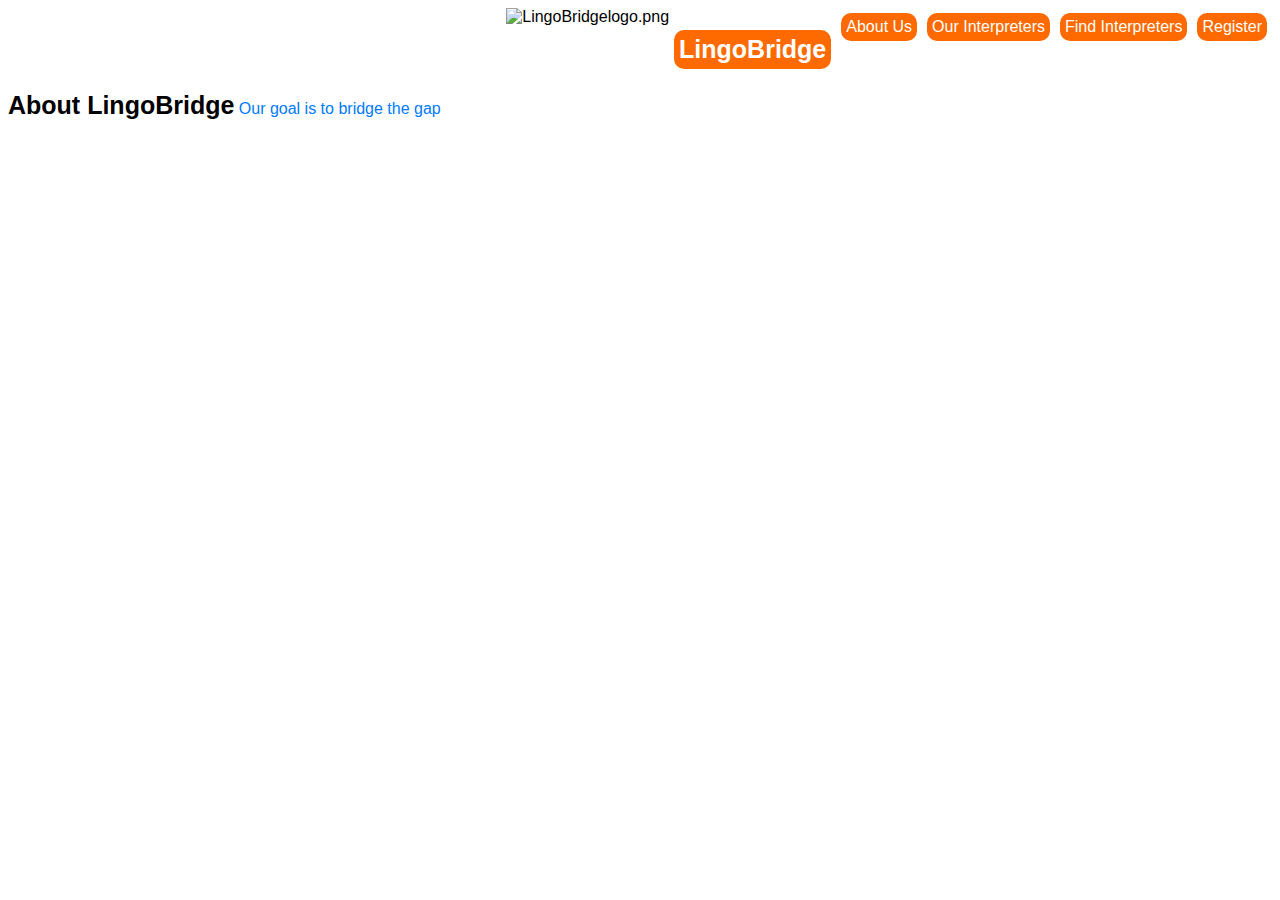
==== about_us.html @ 99d42bba "foundation..." ====
<!DOCTYPE html>
<html lang="en">
    <head>
        <meta charset="utf-8">
        <meta name="viewport" content="width=device-width, initial-scale=1">
        <title>LingoBridge</title>
        <link rel="stylesheet" href="styles.css">
    </head>
    <body>
        <header>
            <nav>
                <img alt="LingoBridgelogo.png">
                <h1><a href="index.html">LingoBridge</a></h1>
                <section>
                    <p><a href="about_us.html">About Us</a></p>
                    <p><a href="">Our Interpreters</a></p>
                    <p><a href="">Find Interpreters</a></p>
                    <p><a href="">Register</a></p>
                </section>
            </nav>
        </header>
        <div>
            <h1>About LingoBridge</h1>
            <p>Our goal is to bridge the gap</p>
        </div>
    </body>
</html>
---- styles.css ----
body{
    font-family: 'Lucida Sans', 'Lucida Sans Regular', 'Lucida Grande', 'Lucida Sans Unicode', Geneva, Verdana, sans-serif;
    font-size: 16px;
}

p,nav a{
    color: #007BFF;
    display: inline;
}
nav a:last-of-type, div button{
    color: white;
    background: 3px #FF6A00;
    border-radius: 10px;
    border: none;
    margin: 5px;
    padding: 5px;
}
a{
    text-decoration: none;
    float: left;
    display: block;
    text-align: center;
}
h1{
    display: inline;
    font-size: 25px;
}
nav{
    overflow: hidden;
    display: flex;
    justify-content: right;
}
section div{
    padding: 30px;
    font-size: larger;
}
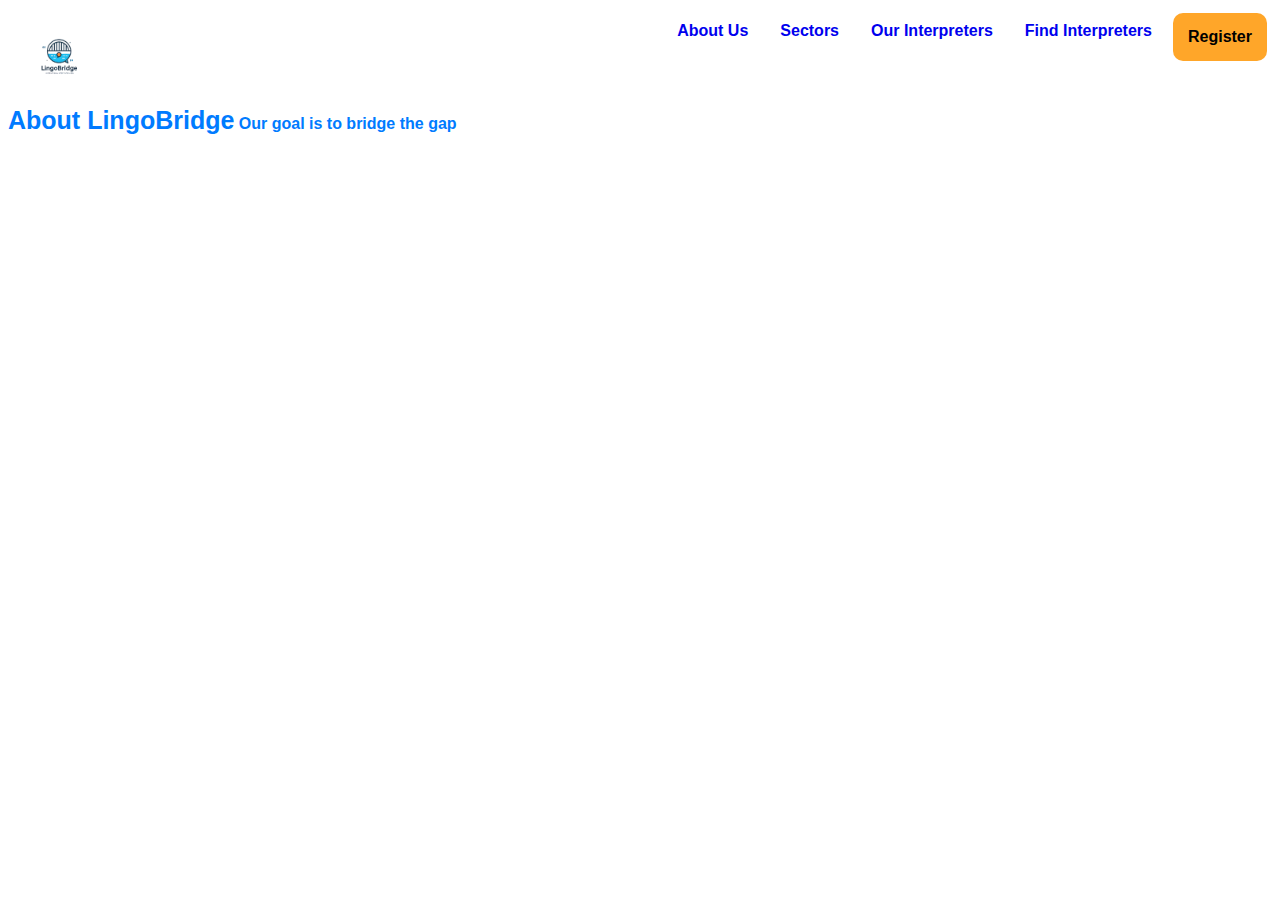
==== commit 070eff48: "minor edits to sectors and find_interpreters" ====
--- a/about_us.html
+++ b/about_us.html
@@ -7,18 +7,16 @@
         <link rel="stylesheet" href="styles.css">
     </head>
     <body>
-        <header>
-            <nav>
-                <img alt="LingoBridgelogo.png">
-                <h1><a href="index.html">LingoBridge</a></h1>
-                <section>
-                    <p><a href="about_us.html">About Us</a></p>
-                    <p><a href="">Our Interpreters</a></p>
-                    <p><a href="">Find Interpreters</a></p>
-                    <p><a href="">Register</a></p>
-                </section>
-            </nav>
-        </header>
+        <div class="navigation">
+            <img alt="LingoBridge logo" src="LingoBridge_Design__1_-removebg-preview (1).png" width="100px">
+            <div class="links">
+                <a href="about_us.html">About Us</a>
+                <a href="sectors.html">Sectors</a></p>
+                <a href="our_interpreters.html">Our Interpreters</a>
+                <a href="find_interpreter.html">Find Interpreters</a>
+                <a href="register_page.html">Register</a></p>
+            </div>
+        </div>
         <div>
             <h1>About LingoBridge</h1>
             <p>Our goal is to bridge the gap</p>
--- a/styles.css
+++ b/styles.css
@@ -1,36 +1,59 @@
 body{
-    font-family: 'Lucida Sans', 'Lucida Sans Regular', 'Lucida Grande', 'Lucida Sans Unicode', Geneva, Verdana, sans-serif;
+    font-family: Arial, Helvetica, sans-serif;
     font-size: 16px;
+    font-weight: bold;
+    color: #007BFF;
+}
+.navigation, .body{
+    display: flex;
+    justify-content: space-between;
+}
+.navigation img{
+    justify-content: left;
+}
+.navigation .links{
+    justify-content: right;
+}
+
+.body{
+    margin-left: 5%;
+}
+.intro p {
+    font-size: larger;
+    display: block;
+}
+input[type="button"]:hover {
+    transform: scale(1.05);
+}
+
+.body div{
+    display: inline;
 }
 
 p,nav a{
     color: #007BFF;
     display: inline;
 }
-nav a:last-of-type, div button{
-    color: white;
-    background: 3px #FF6A00;
+.navigation a:last-of-type, .intro input{
+    color: black;
+    background: 3px #FFA629;
     border-radius: 10px;
     border: none;
     margin: 5px;
-    padding: 5px;
+    padding: 15px;
 }
 a{
     text-decoration: none;
     float: left;
     display: block;
     text-align: center;
+    padding: 14px 16px;
 }
 h1{
     display: inline;
     font-size: 25px;
 }
-nav{
-    overflow: hidden;
-    display: flex;
-    justify-content: right;
-}
-section div{
-    padding: 30px;
-    font-size: larger;
-}
+
+footer{
+    background-color: #FFA629;
+}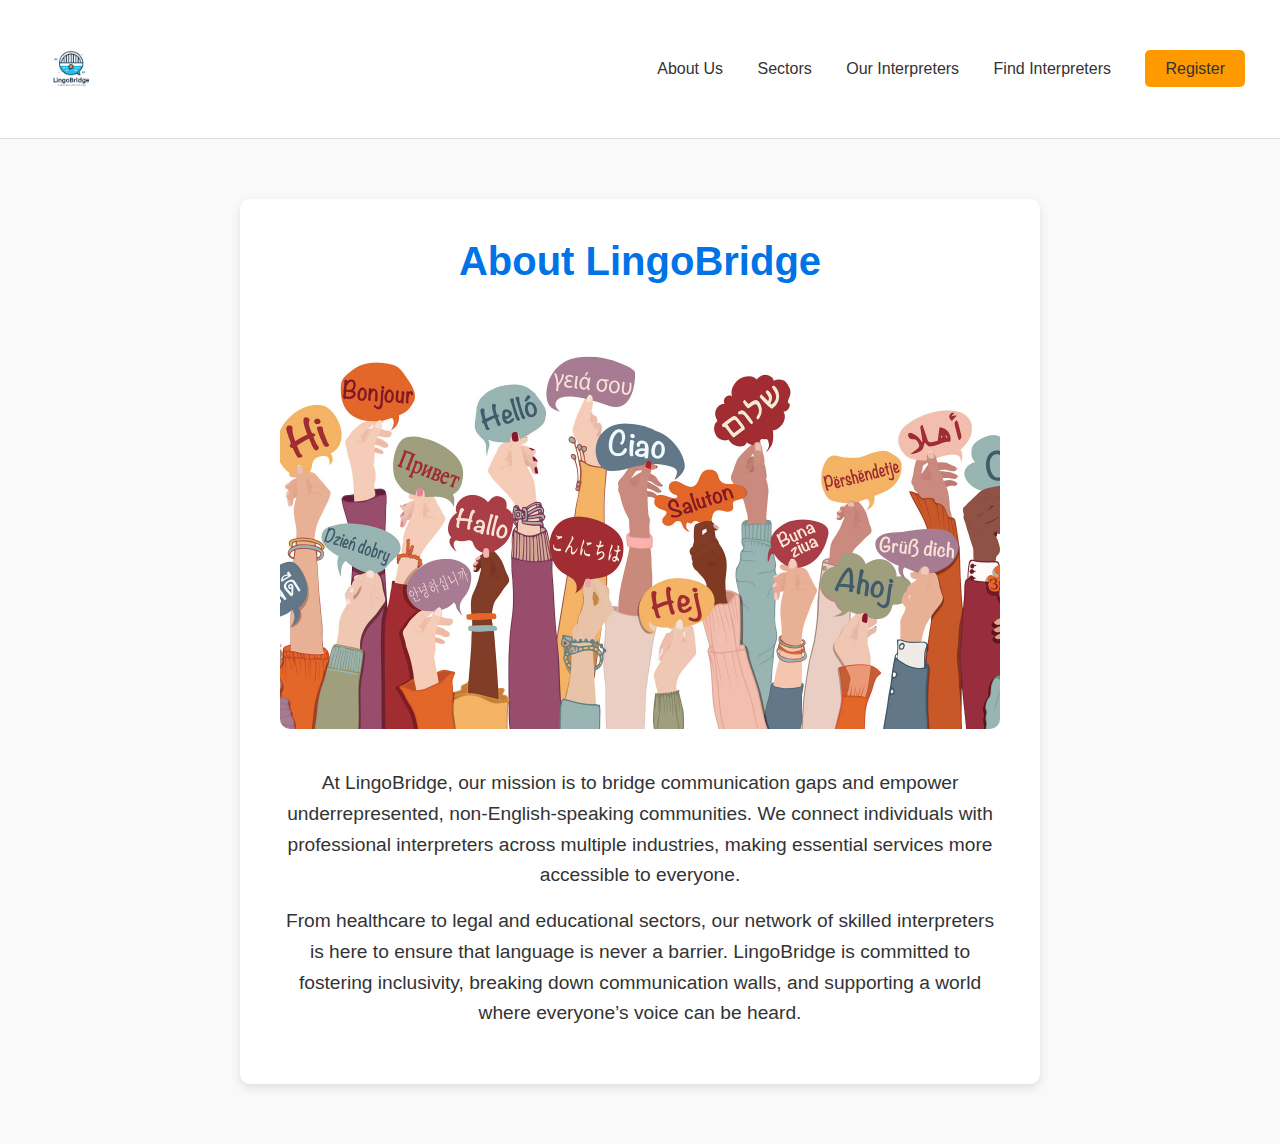
==== commit cde78f40: "About us page done" ====
--- a/about_us.html
+++ b/about_us.html
@@ -1,25 +1,29 @@
 <!DOCTYPE html>
 <html lang="en">
-    <head>
-        <meta charset="utf-8">
-        <meta name="viewport" content="width=device-width, initial-scale=1">
-        <title>LingoBridge</title>
-        <link rel="stylesheet" href="styles.css">
-    </head>
-    <body>
-        <div class="navigation">
-            <img alt="LingoBridge logo" src="LingoBridge_Design__1_-removebg-preview (1).png" width="100px">
-            <div class="links">
-                <a href="about_us.html">About Us</a>
-                <a href="sectors.html">Sectors</a></p>
-                <a href="our_interpreters.html">Our Interpreters</a>
-                <a href="find_interpreter.html">Find Interpreters</a>
-                <a href="register_page.html">Register</a></p>
-            </div>
+<head>
+    <meta charset="utf-8">
+    <meta name="viewport" content="width=device-width, initial-scale=1">
+    <title>LingoBridge</title>
+    <link rel="stylesheet" href="styles.css">
+</head>
+<body>
+    <div class="navigation">
+        <img alt="LingoBridge logo" src="LingoBridge_Design__1_-removebg-preview (1).png" width="100px">
+        <div class="links">
+            <a href="about_us.html">About Us</a>
+            <a href="sectors.html">Sectors</a>
+            <a href="our_interpreters.html">Our Interpreters</a>
+            <a href="find_interpreter.html">Find Interpreters</a>
+            <a href="register_page.html" class="register-button">Register</a>
         </div>
-        <div>
-            <h1>About LingoBridge</h1>
-            <p>Our goal is to bridge the gap</p>
-        </div>
-    </body>
+    </div>
+
+    <div class="about-section">
+        <h1>About LingoBridge</h1>
+        <img src="1440_LL_language_feat.jpg" alt="Multilingual greetings illustration" style="width:100%; max-width:800px; margin-top:20px;">
+        <p>At LingoBridge, our mission is to bridge communication gaps and empower underrepresented, non-English-speaking communities. We connect individuals with professional interpreters across multiple industries, making essential services more accessible to everyone.</p>
+        <p>From healthcare to legal and educational sectors, our network of skilled interpreters is here to ensure that language is never a barrier. LingoBridge is committed to fostering inclusivity, breaking down communication walls, and supporting a world where everyone’s voice can be heard.</p>
+    </div>
+</body>
+
 </html>--- a/styles.css
+++ b/styles.css
@@ -1,59 +1,202 @@
-body{
-    font-family: Arial, Helvetica, sans-serif;
-    font-size: 16px;
+
+* {
+    margin: 0;
+    padding: 0;
+    box-sizing: border-box;
+}
+
+body {
+    font-family: Arial, sans-serif;
+    background-color: #f9f9f9;
+    color: #333;
+}
+
+
+.navigation {
+    display: flex;
+    justify-content: space-between;
+    align-items: center;
+    padding: 20px;
+    background-color: #ffffff;
+    border-bottom: 1px solid #ddd;
+}
+
+.logo {
+    width: 100px;
+}
+
+.links a {
+    margin: 0 15px;
+    color: #333;
+    text-decoration: none;
+    font-weight: 500;
+}
+
+.register-button {
+    padding: 10px 20px;
+    background-color: #ff9900;
+    color: #fff;
+    border-radius: 5px;
+    text-decoration: none;
     font-weight: bold;
-    color: #007BFF;
-}
-.navigation, .body{
+}
+
+
+.main-content {
+    display: flex;
+    align-items: center;
+    justify-content: center;
+    text-align: center;
+    padding: 60px 20px;
+}
+
+.intro h1 {
+    font-size: 2.5em;
+    color: #0073e6;
+}
+
+.intro p {
+    font-size: 1.2em;
+    margin-top: 10px;
+}
+
+.buttons {
+    margin-top: 20px;
+}
+
+.buttons button {
+    padding: 12px 25px;
+    margin: 10px;
+    background-color: #ff9900;
+    color: #fff;
+    border: none;
+    border-radius: 5px;
+    font-size: 1em;
+    cursor: pointer;
+    transition: background-color 0.3s;
+}
+
+.buttons button:hover {
+    background-color: #e68900;
+}
+
+.language-image {
+    width: 500px;
+    max-width: 100%;
+    margin-left: 40px;
+}
+
+/* Footer */
+.footer {
     display: flex;
     justify-content: space-between;
-}
-.navigation img{
-    justify-content: left;
-}
-.navigation .links{
-    justify-content: right;
-}
-
-.body{
-    margin-left: 5%;
-}
-.intro p {
-    font-size: larger;
-    display: block;
-}
-input[type="button"]:hover {
-    transform: scale(1.05);
-}
-
-.body div{
-    display: inline;
-}
-
-p,nav a{
-    color: #007BFF;
-    display: inline;
-}
-.navigation a:last-of-type, .intro input{
-    color: black;
-    background: 3px #FFA629;
+    align-items: center;
+    padding: 20px;
+    background-color: #ff9900;
+    color: #fff;
+    font-size: 0.9em;
+}
+
+.footer-links, .contact, .social-media {
+    display: flex;
+    flex-direction: column;
+    align-items: flex-start;
+}
+
+.footer-links a {
+    color: #fff;
+    text-decoration: none;
+    margin: 5px 0;
+}
+
+.footer-links a:hover {
+    text-decoration: underline;
+}
+
+.contact p {
+    margin: 5px 0;
+}
+
+.social-media a {
+    display: inline-block;
+    margin-right: 10px;
+}
+
+.social-media img {
+    width: 25px;
+    height: 25px;
+    /* filter: brightness(0) invert(1); */
+}
+/* About Section Styling */
+.about-section {
+    max-width: 800px;
+    margin: 60px auto;
+    padding: 40px;
+    background-color: #ffffff;
     border-radius: 10px;
+    box-shadow: 0px 4px 10px rgba(0, 0, 0, 0.1);
+    text-align: center;
+}
+
+.about-section h1 {
+    font-size: 2.5em;
+    color: #0073e6;
+    margin-bottom: 20px;
+}
+
+.about-section img {
+    width: 100%;
+    max-width: 600px;
+    margin: 20px 0;
+    border-radius: 10px;
+}
+
+.about-section p {
+    font-size: 1.2em;
+    color: #333;
+    line-height: 1.6;
+    margin: 15px 0;
+}
+
+.about-section .cta-button {
+    display: inline-block;
+    margin-top: 20px;
+    padding: 12px 25px;
+    background-color: #ff9900;
+    color: #fff;
     border: none;
-    margin: 5px;
-    padding: 15px;
-}
-a{
-    text-decoration: none;
-    float: left;
-    display: block;
-    text-align: center;
-    padding: 14px 16px;
-}
-h1{
-    display: inline;
-    font-size: 25px;
-}
-
-footer{
-    background-color: #FFA629;
-}+    border-radius: 5px;
+    font-size: 1em;
+    cursor: pointer;
+    transition: background-color 0.3s;
+    text-decoration: none;
+}
+
+.about-section .cta-button:hover {
+    background-color: #e68900;
+}
+.register-button {
+    padding: 10px 20px;
+    background-color: #ff9900;
+    color: #fff;
+    border-radius: 5px;
+    text-decoration: none;
+    font-weight: bold;
+}
+
+
+/* Responsive Design for About Section */
+@media (max-width: 768px) {
+    .about-section {
+        padding: 20px;
+    }
+
+    .about-section h1 {
+        font-size: 2em;
+    }
+
+    .about-section p {
+        font-size: 1.1em;
+    }
+}
+
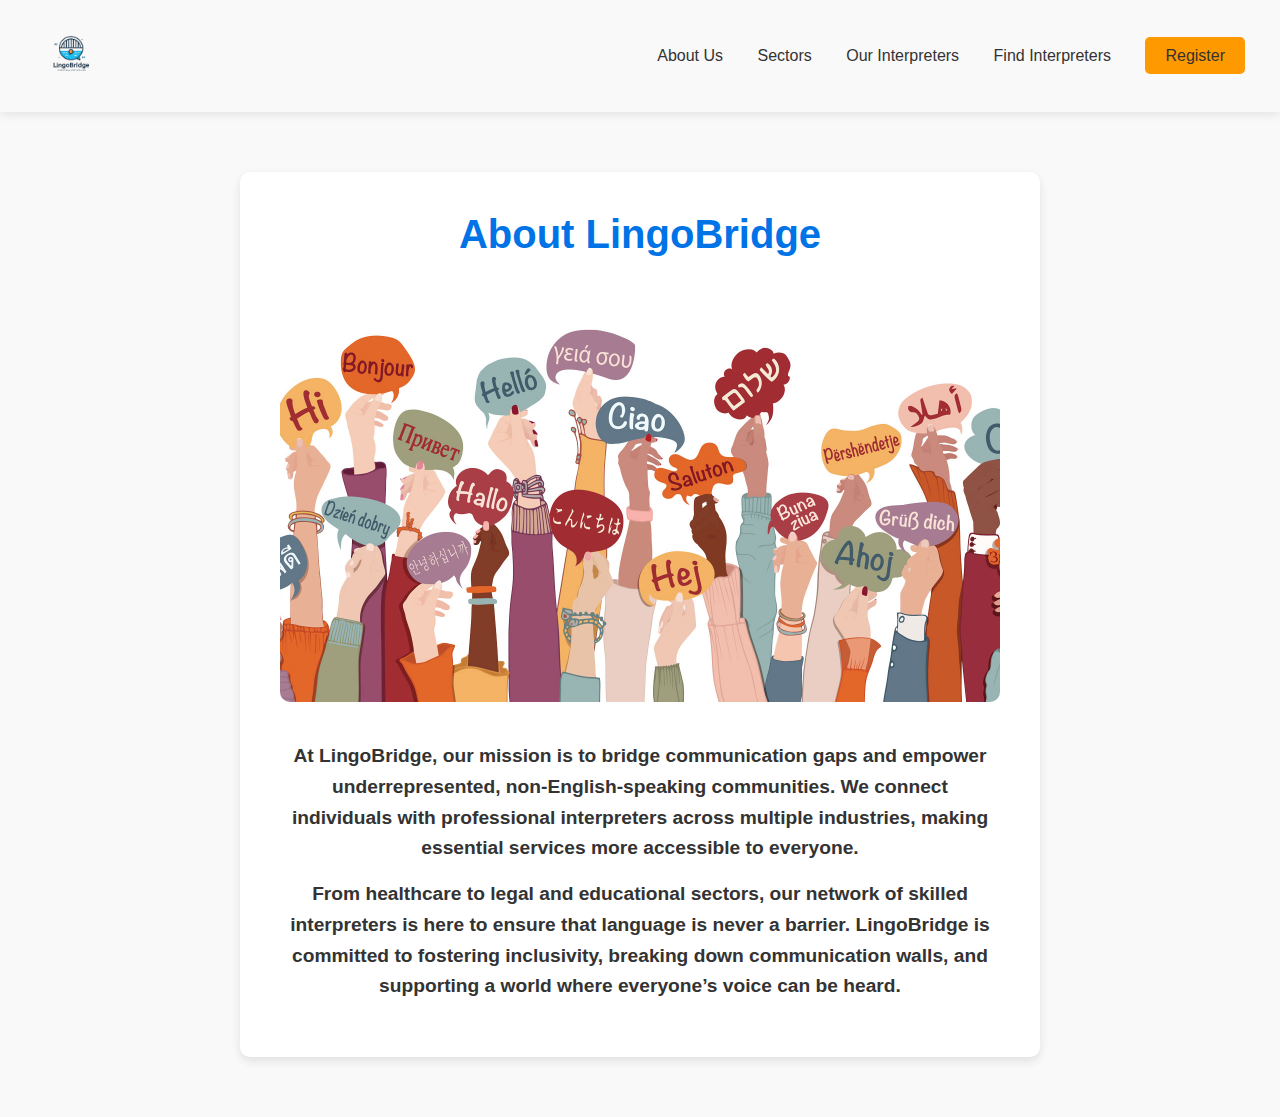
==== commit b4a50e52: "cleaning up code" ====
--- a/about_us.html
+++ b/about_us.html
@@ -8,7 +8,7 @@
 </head>
 <body>
     <div class="navigation">
-        <img alt="LingoBridge logo" src="LingoBridge_Design__1_-removebg-preview (1).png" width="100px">
+        <a href="index.html"><img alt="LingoBridge logo" src="LingoBridge_Design__1_-removebg-preview (1).png" width="100px"></a>
         <div class="links">
             <a href="about_us.html">About Us</a>
             <a href="sectors.html">Sectors</a>
--- a/styles.css
+++ b/styles.css
@@ -3,10 +3,14 @@
     margin: 0;
     padding: 0;
     box-sizing: border-box;
-}
-
-body {
-    font-family: Arial, sans-serif;
+    margin: 0;
+    padding: 0;
+}
+body{
+    font-family: Arial, Helvetica, sans-serif;
+    font-size: 16px;
+    font-weight: bold;
+    color: #0D99FF;
     background-color: #f9f9f9;
     color: #333;
 }
@@ -16,9 +20,24 @@
     display: flex;
     justify-content: space-between;
     align-items: center;
-    padding: 20px;
-    background-color: #ffffff;
-    border-bottom: 1px solid #ddd;
+    padding: 5px 20px;
+    box-shadow: 0px 2px 10px rgba(0, 0, 0, 0.1);
+}
+.navigation img{
+    justify-content: left;
+}
+.navigation .links{
+    justify-content: right;
+}
+.links a {
+    margin: 0 10px;
+    text-decoration: none;
+    color: #0D99FF;
+    font-weight: bold;
+    transition: color 0.3s;
+}
+.links a:hover {
+    color: #FF9900;
 }
 
 .logo {
@@ -127,7 +146,7 @@
     height: 25px;
     /* filter: brightness(0) invert(1); */
 }
-/* About Section Styling */
+
 .about-section {
     max-width: 800px;
     margin: 60px auto;
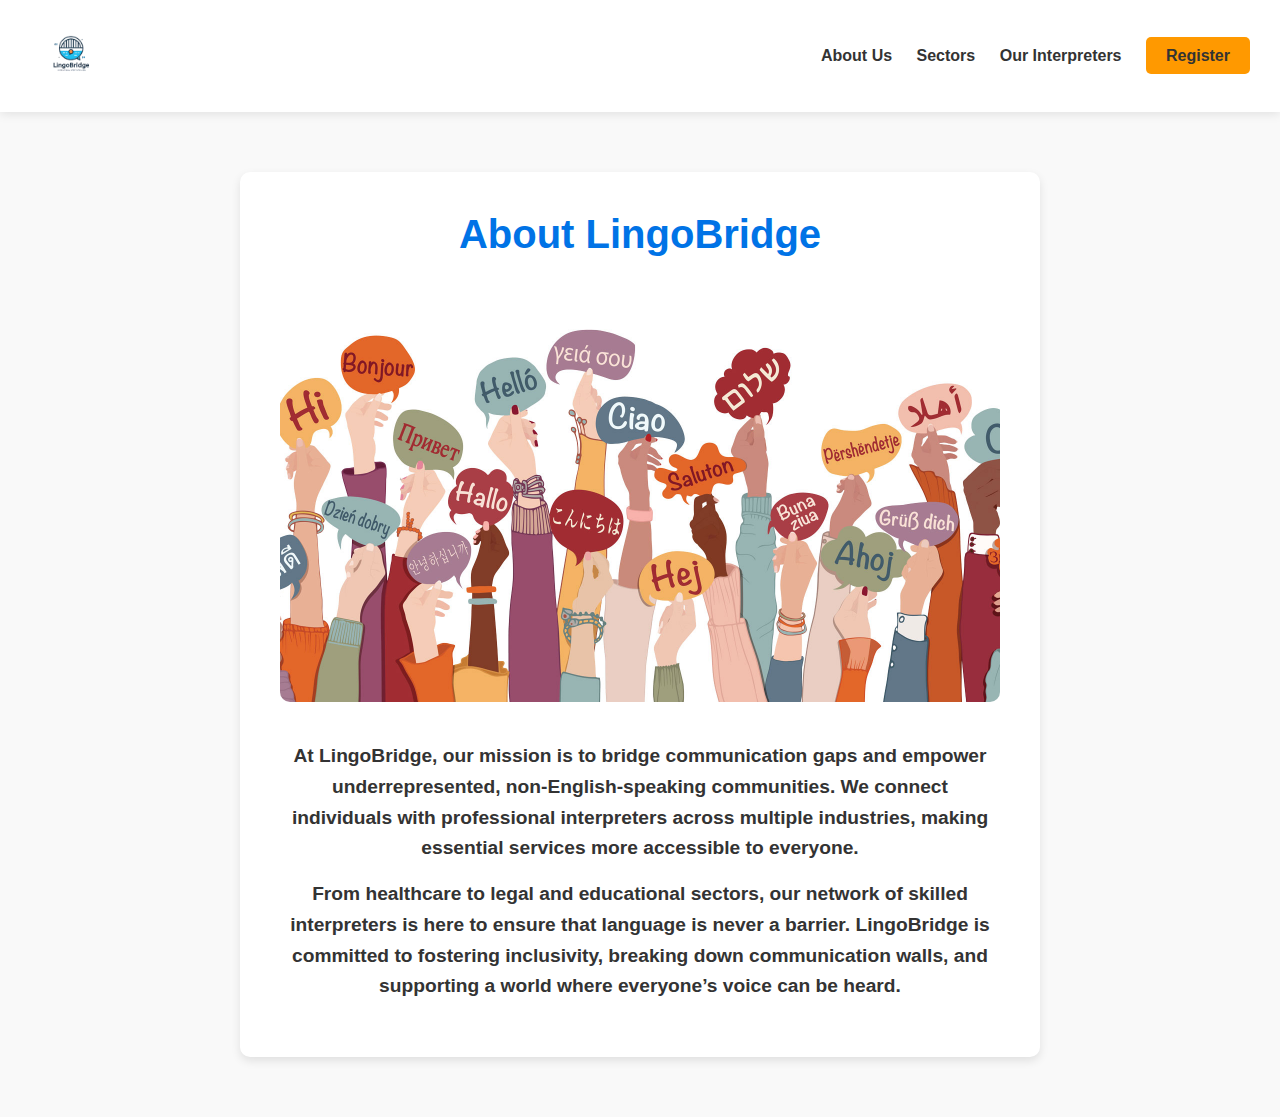
==== commit 49805bb1: "cleaning up code" ====
--- a/about_us.html
+++ b/about_us.html
@@ -13,7 +13,7 @@
             <a href="about_us.html">About Us</a>
             <a href="sectors.html">Sectors</a>
             <a href="our_interpreters.html">Our Interpreters</a>
-            <a href="find_interpreter.html">Find Interpreters</a>
+            <!-- <a href="find_interpreter.html">Find Interpreters</a> -->
             <a href="register_page.html" class="register-button">Register</a>
         </div>
     </div>
--- a/styles.css
+++ b/styles.css
@@ -3,8 +3,6 @@
     margin: 0;
     padding: 0;
     box-sizing: border-box;
-    margin: 0;
-    padding: 0;
 }
 body{
     font-family: Arial, Helvetica, sans-serif;
@@ -21,6 +19,7 @@
     justify-content: space-between;
     align-items: center;
     padding: 5px 20px;
+    background-color: #fff;
     box-shadow: 0px 2px 10px rgba(0, 0, 0, 0.1);
 }
 .navigation img{
@@ -32,7 +31,7 @@
 .links a {
     margin: 0 10px;
     text-decoration: none;
-    color: #0D99FF;
+    color: #333;
     font-weight: bold;
     transition: color 0.3s;
 }
@@ -42,13 +41,6 @@
 
 .logo {
     width: 100px;
-}
-
-.links a {
-    margin: 0 15px;
-    color: #333;
-    text-decoration: none;
-    font-weight: 500;
 }
 
 .register-button {
